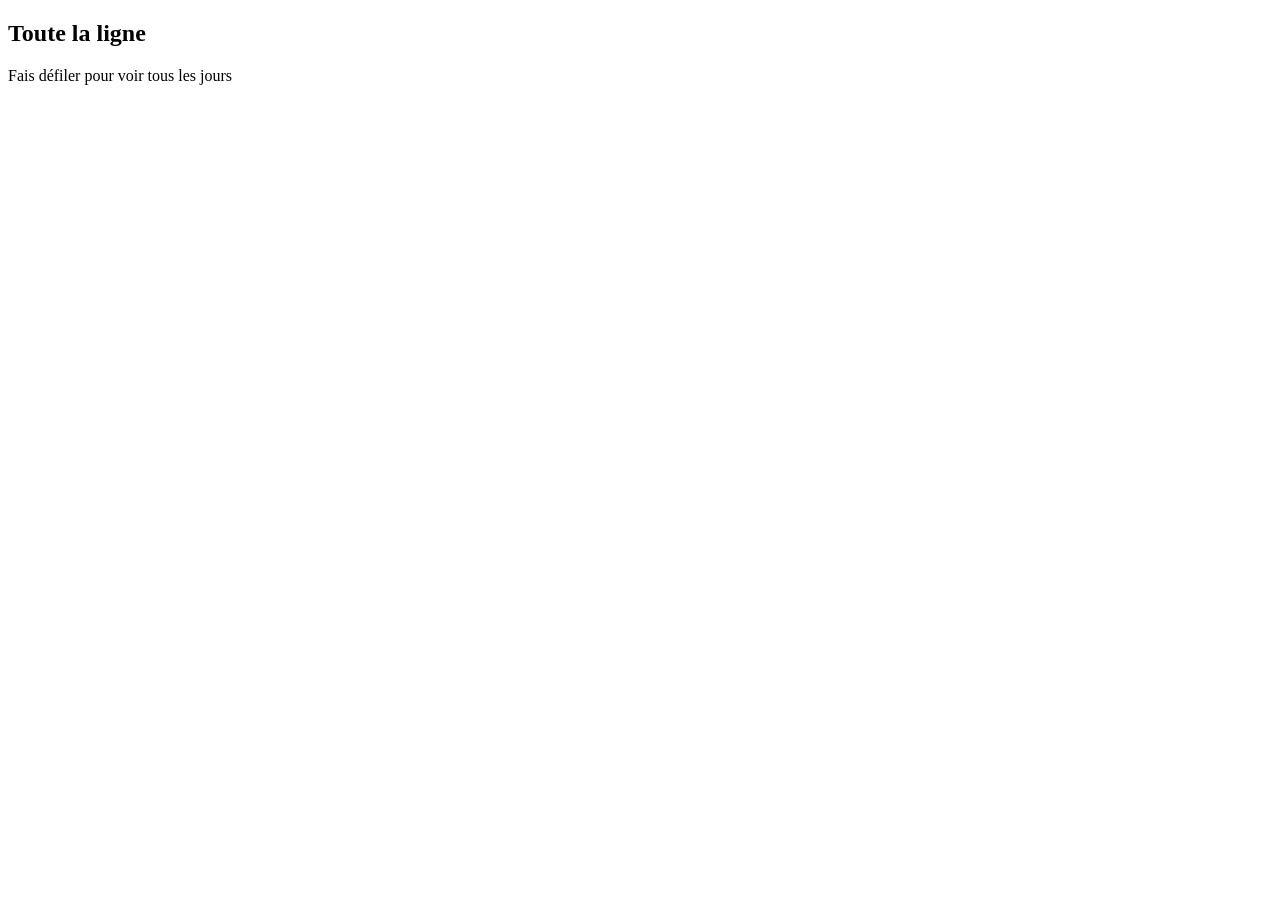
==== video.html @ 3a0fd796 "v1" ====
<!DOCTYPE html>
<html lang="fr">
<head>
<meta charset="UTF-8">
<meta name="viewport" content="width=device-width, initial-scale=1, viewport-fit=cover">
<meta name="robots" content="noindex, nofollow">
<title>Vidéo · Japon 2028</title>
<link rel="icon" href="data:image/svg+xml,<svg xmlns='http://www.w3.org/2000/svg' viewBox='0 0 100 100'><text y='.9em' font-size='90'>🚄</text></svg>">
<link rel="preconnect" href="https://fonts.googleapis.com">
<link rel="preconnect" href="https://fonts.gstatic.com" crossorigin>
<link href="https://fonts.googleapis.com/css2?family=Unbounded:wght@700;900&family=Dela+Gothic+One&family=Zen+Kaku+Gothic+New:wght@400;500;700&display=swap" rel="stylesheet">
<link rel="stylesheet" href="assets/style.css">
</head>
<body data-page="video">
<div id="entete"></div>

<nav class="ariane" aria-label="Fil d’Ariane"><div class="cadre" id="ariane"></div></nav>

<main id="contenu">
  <section class="gare-tete bloc">
    <div class="cadre">
      <div class="gare-nom" id="gare-nom"></div>
      <div class="gare-jours" id="gare-jours"></div>
    </div>
  </section>
  <div class="rayures fine bloc" aria-hidden="true" style="border-left:0;border-right:0;border-top:0"></div>

  <section class="video-bloc bloc">
    <div class="cadre">
      <article class="video-principale">
        <div class="lecteur" id="lecteur"></div>
        <h2 id="video-titre"></h2>
        <p id="video-description"></p>
      </article>
      <aside class="video-cote" aria-label="Infos de l’étape">
        <div class="ligne-tampon" id="tampon-jour"></div>
        <div class="mini-carte" id="mini-carte"></div>
        <div class="sur-ligne" id="sur-ligne"></div>
      </aside>
    </div>
  </section>

  <nav class="voisines bloc" aria-label="Vidéos voisines"><div class="cadre" id="voisines"></div></nav>

  <section class="bloc" aria-labelledby="titre-frise">
    <div class="cadre">
      <div class="bloc-tete"><h2 id="titre-frise">Toute la ligne</h2><p>Fais défiler pour voir tous les jours</p></div>
      <div class="frise"><div class="frise-interne" id="frise"></div></div>
    </div>
  </section>
</main>

<div id="pied"></div>
<script src="assets/donnees.js"></script>
<script src="assets/carte.js"></script>
<script src="assets/site.js"></script>
</body>
</html>
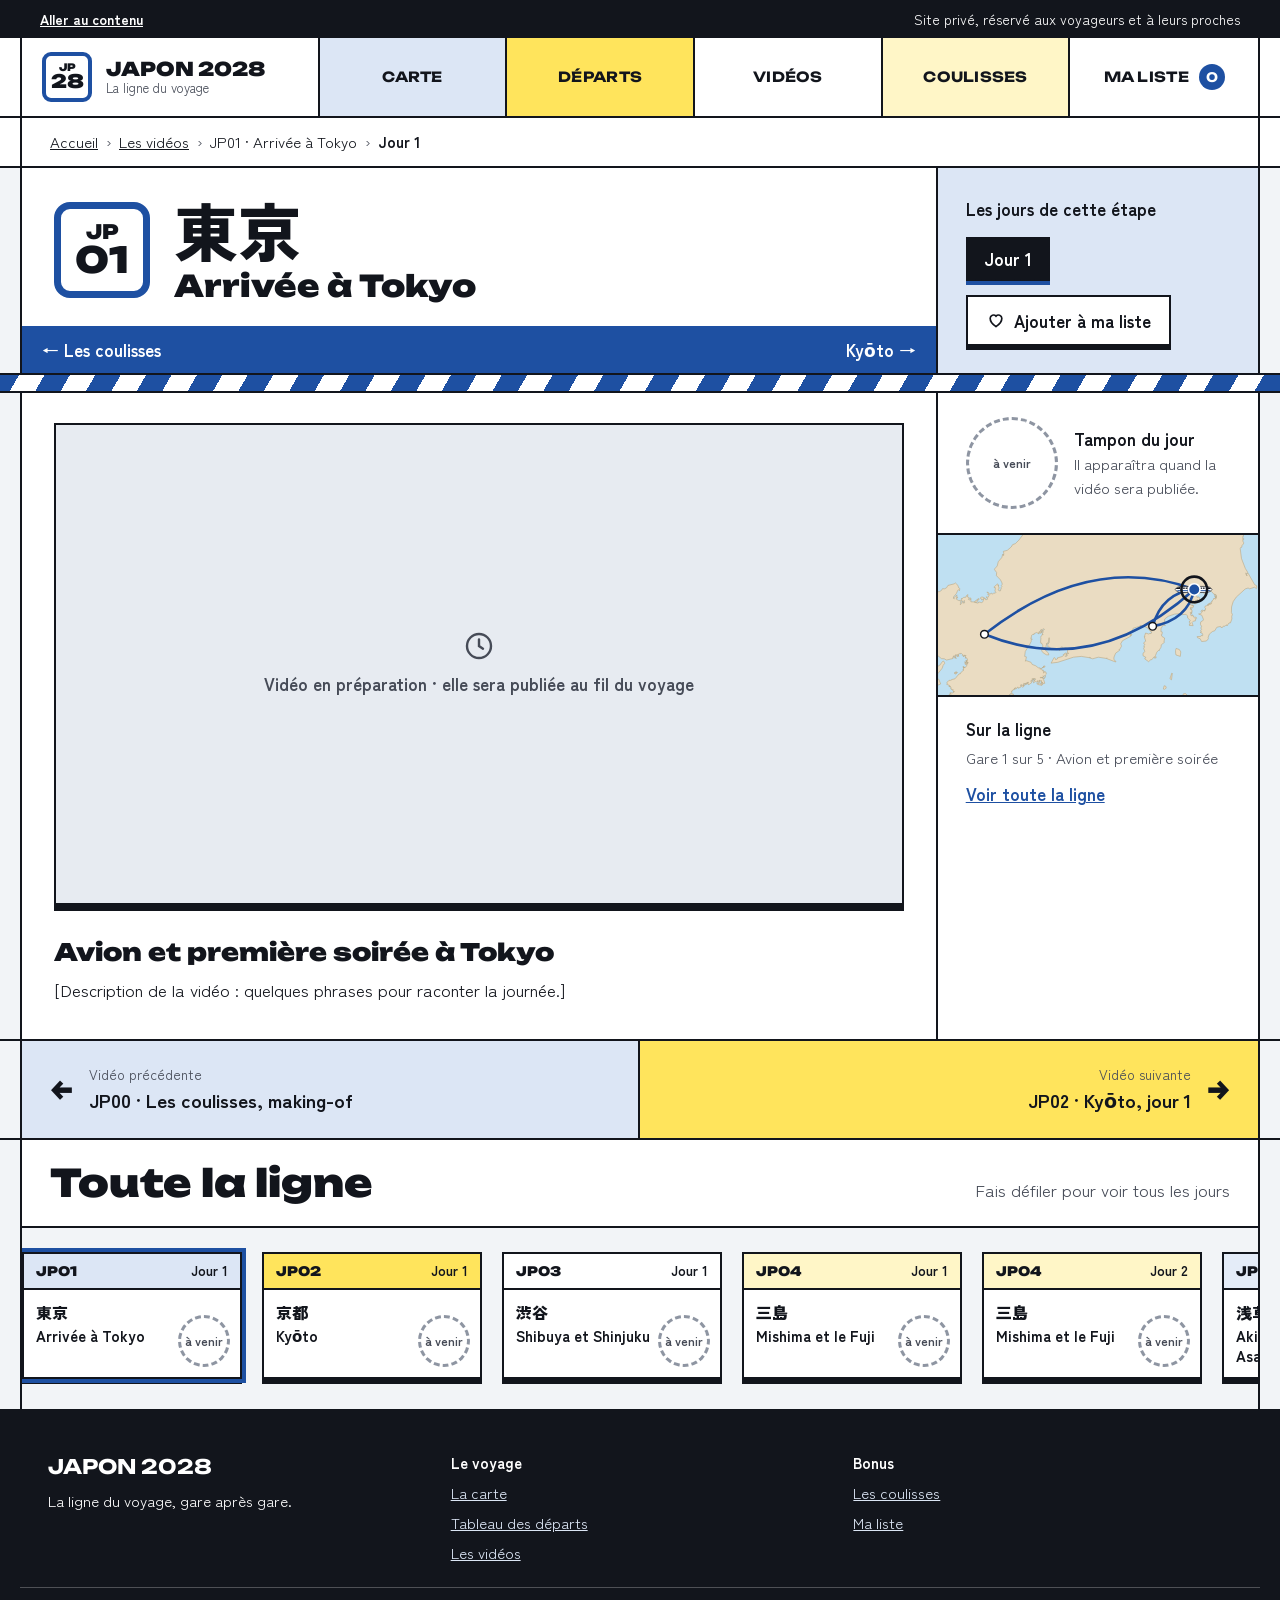
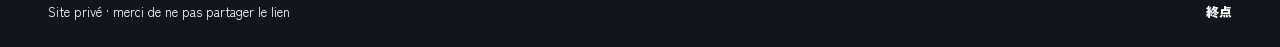
==== commit 1598e55f: "v1.2" ====
--- a/video.html
+++ b/video.html
@@ -8,7 +8,7 @@
 <link rel="icon" href="data:image/svg+xml,<svg xmlns='http://www.w3.org/2000/svg' viewBox='0 0 100 100'><text y='.9em' font-size='90'>🚄</text></svg>">
 <link rel="preconnect" href="https://fonts.googleapis.com">
 <link rel="preconnect" href="https://fonts.gstatic.com" crossorigin>
-<link href="https://fonts.googleapis.com/css2?family=Unbounded:wght@700;900&family=Dela+Gothic+One&family=Zen+Kaku+Gothic+New:wght@400;500;700&display=swap" rel="stylesheet">
+<link href="https://fonts.googleapis.com/css2?family=Unbounded:wght@700;900&family=Zen+Kaku+Gothic+New:wght@400;500;700;900&display=swap" rel="stylesheet">
 <link rel="stylesheet" href="assets/style.css">
 </head>
 <body data-page="video">
--- a/assets/style.css
+++ b/assets/style.css
@@ -0,0 +1,323 @@
+/* ===== Thèmes ===== */
+:root {
+  --ligne: #1E50A2; --fond: #F2F4F7; --encre: #12151C; --doux: #464B57; --gris: #8E95A2;
+  --vide: #E7EBF1; --c1: #DCE6F5; --c2: #FFE45C; --c3: #FFFFFF; --c4: #FFF6C7; --c5: #E4ECF8;
+  --mer: #BFE0F2; --terre: #EADCC2; --cote: #B8A47E; --vert: #0A8A6B;
+  --trait: 2px solid var(--encre);
+  --titre: "Unbounded", "Arial Black", system-ui, sans-serif;
+  --kanji: "Zen Kaku Gothic New", "Hiragino Sans", "Hiragino Kaku Gothic ProN", "Yu Gothic", "Noto Sans JP", sans-serif;
+  --texte: "Zen Kaku Gothic New", "Hiragino Sans", "Segoe UI", system-ui, sans-serif;
+  color-scheme: light;
+}
+html[data-theme="matcha"] { --ligne:#2F6B3A; --fond:#F3F4EC; --encre:#1C2118; --doux:#4C5546; --gris:#8F978A; --vide:#E6EADB; --c1:#DCE8C6; --c2:#F6C453; --c3:#E9F0DC; --c4:#F7E7C4; --c5:#E3EDD3; }
+html[data-theme="coucher"] { --ligne:#5B2EFF; --fond:#FFF6F0; --encre:#1A1530; --doux:#4D4560; --gris:#968EA6; --vide:#F3E8E2; --c1:#FFD3C2; --c2:#FFB23E; --c3:#E9E2FF; --c4:#FFE6D9; --c5:#F1E4FF; }
+html[data-theme="indigo"] { --ligne:#24366E; --fond:#EEF0F5; --encre:#101A33; --doux:#45506A; --gris:#8C95AA; --vide:#E1E5EE; --c1:#D5DCEC; --c2:#F2B8B0; --c3:#F7F8FB; --c4:#F7E9E4; --c5:#E6EAF4; }
+
+/* ===== Base ===== */
+*, *::before, *::after { box-sizing: border-box; }
+html { scroll-behavior: smooth; -webkit-text-size-adjust: 100%; }
+body {
+  margin: 0; background: var(--fond); color: var(--encre);
+  font-family: var(--texte); font-size: 17px; line-height: 1.6;
+  padding-bottom: env(safe-area-inset-bottom, 0px);
+}
+img { max-width: 100%; display: block; }
+html, body { max-width: 100%; overflow-x: hidden; }
+.cadre > *, .carte-bloc > *, .billets > *, .coulisses > *, .video-bloc .cadre > *, .gare-tete .cadre > * { min-width: 0; }
+a { color: inherit; }
+button { font: inherit; color: inherit; }
+h1, h2, h3, p { margin: 0; }
+:focus-visible { outline: 3px solid var(--ligne); outline-offset: 3px; }
+.sr { position: absolute; width: 1px; height: 1px; overflow: hidden; clip: rect(0 0 0 0); white-space: nowrap; }
+.cadre { max-width: 1240px; margin: 0 auto; border-left: var(--trait); border-right: var(--trait); }
+.bloc { border-bottom: var(--trait); }
+.bloc-tete { display: flex; flex-wrap: wrap; justify-content: space-between; align-items: baseline; gap: 8px 16px; padding: 22px 28px; border-bottom: var(--trait); background: #FFF; }
+.bloc-tete h2 { font-family: var(--titre); font-weight: 900; font-size: clamp(26px, 5vw, 38px); line-height: 1.1; }
+.bloc-tete p { color: var(--doux); }
+.kanji { font-family: var(--kanji); font-weight: 900; }
+
+/* ===== Barre du haut et en-tête ===== */
+.barre { background: var(--encre); color: #FFF; font-size: 14px; padding-top: env(safe-area-inset-top, 0px); }
+.barre .interne { max-width: 1240px; margin: 0 auto; padding: 8px 20px; display: flex; flex-wrap: wrap; justify-content: space-between; gap: 4px 16px; }
+.barre a { font-weight: 700; color: #FFF; }
+.entete { border-bottom: var(--trait); background: #FFF; }
+.entete .cadre { display: flex; flex-wrap: wrap; }
+.entete .cadre > * { border-right: var(--trait); }
+.entete .cadre > *:last-child { border-right: 0; }
+.logo { flex: 1 1 240px; display: flex; align-items: center; gap: 14px; padding: 14px 20px; text-decoration: none; background: #FFF; }
+.logo-texte { display: flex; flex-direction: column; line-height: 1.15; }
+.logo-texte strong { font-family: var(--titre); font-weight: 900; font-size: 19px; }
+.logo-texte span { font-size: 13px; color: var(--doux); }
+.nav-case { flex: 1 1 130px; display: flex; align-items: center; justify-content: center; gap: 10px; padding: 16px 12px; min-height: 56px; text-decoration: none; font-family: var(--titre); font-weight: 700; font-size: 14px; letter-spacing: .02em; }
+.nav-case:hover { text-decoration: underline; text-underline-offset: 4px; }
+.nav-case[aria-current="page"] { box-shadow: inset 0 -5px 0 var(--ligne); }
+.compteur { min-width: 26px; height: 26px; padding: 0 6px; border-radius: 13px; background: var(--ligne); color: #FFF; display: inline-flex; align-items: center; justify-content: center; font-size: 13px; }
+
+/* ===== Badge de gare façon JR ===== */
+.badge { flex: none; display: inline-flex; flex-direction: column; align-items: center; justify-content: center; line-height: 1; font-family: var(--titre); font-weight: 900; background: #FFF; border: 3px solid var(--ligne); border-radius: 9px; color: var(--encre); }
+.badge span:first-child { font-size: .32em; }
+.badge span:last-child { font-size: .58em; }
+.badge.pointilles { border-style: dashed; }
+.badge-s { width: 34px; height: 34px; font-size: 22px; border-radius: 8px; }
+.badge-m { width: 50px; height: 50px; font-size: 32px; border-width: 4px; }
+.badge-l { width: 96px; height: 96px; font-size: 62px; border-width: 7px; border-radius: 16px; }
+
+/* ===== Tampons ===== */
+.tampon { flex: none; display: inline-flex; flex-direction: column; align-items: center; justify-content: center; line-height: 1; border-radius: 50%; text-align: center; background: #FFF; }
+.tampon.plein { border: 3px solid var(--ligne); color: var(--ligne); transform: rotate(-8deg); }
+.tampon.vide { border: 3px dashed var(--gris); color: var(--doux); font-size: 12px; font-weight: 700; }
+.tampon b { font-family: var(--kanji); font-weight: 900; }
+.tampon small { font-size: 10px; font-weight: 700; margin-top: 3px; }
+.tampon-s { width: 52px; height: 52px; } .tampon-s b { font-size: 17px; }
+.tampon-m { width: 70px; height: 70px; } .tampon-m b { font-size: 22px; }
+.tampon-l { width: 92px; height: 92px; } .tampon-l b { font-size: 28px; }
+
+/* ===== Boutons ===== */
+.btn { display: inline-flex; align-items: center; justify-content: center; gap: 8px; min-height: 46px; padding: 10px 18px; border: var(--trait); background: #FFF; color: var(--encre); font-weight: 700; text-decoration: none; cursor: pointer; }
+.btn-plein { background: var(--encre); color: #FFF; }
+.btn-ligne { background: var(--ligne); color: #FFF; }
+.btn-jaune { background: var(--c2); }
+.btn[aria-disabled="true"] { opacity: .45; pointer-events: none; }
+
+/* ===== Hero ===== */
+.hero .cadre { display: flex; flex-wrap: wrap; }
+.hero-gauche { flex: 1 1 280px; display: flex; flex-direction: column; border-right: var(--trait); }
+.hero-annee { background: var(--c2); padding: 20px 24px 12px; border-bottom: var(--trait); font-family: var(--titre); font-weight: 900; font-size: clamp(60px, 12vw, 84px); line-height: 1; }
+.hero-intro { flex: 1; background: var(--c1); padding: 22px 24px; display: flex; gap: 18px; }
+.hero-intro .vertical { writing-mode: vertical-rl; font-family: var(--kanji); font-weight: 900; font-size: 42px; line-height: 1; color: var(--ligne); }
+.hero-droite { flex: 999 1 560px; min-width: 0; background: var(--c3); padding: 32px 36px 36px; display: flex; flex-direction: column; gap: 22px; }
+.hero-titre { font-family: var(--titre); font-weight: 900; font-size: clamp(64px, 15vw, 132px); line-height: .95; letter-spacing: -0.02em; overflow: hidden; }
+.hero-titre span { display: inline-block; animation: monte .7s cubic-bezier(.2,.8,.2,1) both; }
+.hero-titre span:nth-child(2) { animation-delay: .08s; } .hero-titre span:nth-child(3) { animation-delay: .16s; }
+.hero-titre span:nth-child(4) { animation-delay: .24s; } .hero-titre span:nth-child(5) { animation-delay: .32s; }
+.rayures { height: 46px; border: var(--trait); background-color: #FFF; background-image: repeating-linear-gradient(-60deg, var(--ligne) 0 40px, transparent 40px 80px); animation: rayures 4s linear infinite; }
+.rayures.fine { height: 18px; background-image: repeating-linear-gradient(-60deg, var(--ligne) 0 22px, transparent 22px 44px); }
+.hero-bas { display: flex; flex-wrap: wrap; justify-content: space-between; align-items: flex-end; gap: 18px; }
+.hero-bas p { font-size: 20px; font-weight: 500; max-width: 32ch; }
+.actions { display: flex; flex-wrap: wrap; gap: 10px; }
+
+/* ===== Carte ===== */
+.carte-bloc { display: flex; flex-wrap: wrap; }
+.carte-zone { flex: 999 1 600px; min-width: 0; background: var(--mer); position: relative; border-right: var(--trait); }
+.carte { position: relative; width: 100%; height: 0; padding-bottom: 50%; }
+.carte svg { position: absolute; inset: 0; width: 100%; height: 100%; }
+.terre { fill: var(--terre); stroke: var(--cote); stroke-width: .35; }
+.ligne-fond { fill: none; stroke: var(--c1); stroke-width: 3; stroke-linecap: round; stroke-linejoin: round; }
+.trajet { fill: none; stroke: var(--ligne); stroke-width: 1.3; stroke-linecap: round; stroke-linejoin: round; stroke-dasharray: 358; stroke-dashoffset: 358; animation: trace 2.6s ease-in-out .3s forwards; }
+.train { transform: translate(350px, 414px); animation: trainLigne 14s linear infinite; }
+.ville { position: absolute; transform: translate(-50%, -50%); display: flex; align-items: center; gap: 8px; padding: 4px 12px 4px 4px; border: var(--trait); border-radius: 12px; background: #FFF; font-weight: 700; font-size: 14px; cursor: pointer; white-space: nowrap; box-shadow: 0 3px 0 var(--encre); min-height: 44px; }
+.ville[aria-pressed="true"] { background: var(--c2); }
+.encart { position: absolute; left: 12px; bottom: 12px; background: var(--mer); border: var(--trait); padding: 5px; }
+.encart svg { display: block; width: 84px; height: 92px; }
+.encart .terre { stroke-width: 3; }
+.encart rect { fill: none; stroke: var(--ligne); stroke-width: 12; }
+
+/* Panneau de gare */
+.panneau-zone { flex: 1 1 360px; min-width: 0; background: #FFF; display: flex; flex-direction: column; }
+.panneau-haut { padding: 22px 24px 18px; display: flex; flex-direction: column; gap: 14px; border-bottom: var(--trait); }
+.panneau { border: var(--trait); box-shadow: 0 4px 0 var(--encre); background: #FFF; }
+.panneau-nom { display: flex; align-items: center; gap: 14px; padding: 14px 16px 10px; }
+.panneau-nom .kanji { font-size: 32px; line-height: 1.1; display: block; }
+.panneau-nom strong { display: block; }
+.panneau-bande { background: var(--ligne); color: #FFF; display: flex; justify-content: space-between; gap: 10px; padding: 5px 12px; font-weight: 700; font-size: 13px; }
+.vignette { position: relative; display: block; height: 0; padding: 0 0 56.25%; border: var(--trait); font-weight: 700; font-size: 14px; text-decoration: none; overflow: hidden; flex: none; }
+.vignette-contenu { position: absolute; inset: 0; display: flex; align-items: center; justify-content: center; text-align: center; padding: 10px; }
+.vignette.en-ligne { background: var(--encre); color: #FFF; }
+.vignette.a-venir { background: var(--vide); color: var(--doux); }
+.vignette img { position: absolute; inset: 0; width: 100%; height: 100%; object-fit: cover; }
+.vignette .lecture { position: relative; width: 64px; height: 64px; border-radius: 50%; border: var(--trait); background: var(--c2); display: flex; align-items: center; justify-content: center; }
+.puces { display: flex; flex-wrap: wrap; gap: 8px; }
+.puce { display: inline-flex; align-items: center; min-height: 36px; padding: 3px 12px; border: 2px solid var(--encre); background: #FFF; font-weight: 700; font-size: 14px; text-decoration: none; }
+.puce.publiee { background: var(--ligne); border-color: var(--ligne); color: #FFF; }
+.puce.prevue { border-style: dashed; }
+.puce.plus { border: 2px dashed var(--gris); color: var(--doux); }
+
+/* Plan de ligne vertical */
+.plan { list-style: none; margin: 0; padding: 12px 24px 18px; position: relative; }
+.plan::before { content: ""; position: absolute; left: 42px; top: 30px; bottom: 36px; width: 6px; border-radius: 3px; background: var(--ligne); }
+.plan button { width: 100%; display: flex; align-items: center; gap: 14px; padding: 6px 0; min-height: 52px; border: 0; background: transparent; text-align: left; cursor: pointer; }
+.plan .rond { position: relative; width: 42px; height: 42px; flex: none; border-radius: 50%; border: 4px solid var(--ligne); background: #FFF; display: flex; align-items: center; justify-content: center; font-family: var(--titre); font-weight: 900; font-size: 12px; }
+.plan .rond.pointilles { border-style: dashed; }
+.plan button[aria-pressed="true"] .rond { background: var(--ligne); color: #FFF; }
+.plan button[aria-pressed="true"] strong { font-size: 19px; }
+.plan .infos { display: flex; flex-direction: column; line-height: 1.3; }
+.plan .infos span { font-size: 13px; color: var(--doux); }
+
+/* ===== Coulisses ===== */
+.coulisses-tete { background: var(--c4); display: flex; flex-wrap: wrap; align-items: center; gap: 16px; padding: 22px 28px; border-bottom: var(--trait); }
+.coulisses-tete h2 { font-family: var(--titre); font-weight: 900; font-size: clamp(26px, 5vw, 38px); line-height: 1.1; }
+.coulisses-tete p { color: var(--doux); }
+.coulisses-tete .kanji { margin-left: auto; font-size: 40px; color: var(--ligne); }
+.coulisses { display: flex; flex-wrap: wrap; background: #FFF; }
+.coulisses-video { flex: 999 1 560px; min-width: 0; padding: 28px; border-right: var(--trait); }
+.coulisses-video .vignette { box-shadow: 0 6px 0 var(--ligne); }
+.coulisses-texte { flex: 1 1 320px; min-width: 0; padding: 28px; display: flex; flex-direction: column; gap: 16px; }
+.coulisses-texte h3 { font-family: var(--titre); font-weight: 900; font-size: 22px; line-height: 1.3; }
+.ligne-tampon { display: flex; align-items: center; gap: 16px; }
+.ligne-tampon p { font-size: 15px; color: var(--doux); }
+
+/* ===== Tableau des départs ===== */
+.departs-tete { background: var(--c2); }
+.tableau { width: 100%; border-collapse: collapse; background: #FFF; font-size: 16px; }
+.tableau th { background: var(--encre); color: #FFF; text-align: left; padding: 12px 16px; font-weight: 700; }
+.tableau td { padding: 14px 16px; border-bottom: var(--trait); vertical-align: middle; }
+.tableau th:first-child, .tableau td:first-child { padding-left: 28px; }
+.tableau .code { font-family: var(--titre); font-weight: 900; }
+.tableau .kanji { margin-right: 10px; }
+.tableau .doux { color: var(--doux); }
+.statut { display: inline-flex; align-items: center; gap: 8px; font-weight: 700; }
+.point { width: 10px; height: 10px; border-radius: 50%; background: var(--gris); }
+.point.vivant { background: var(--vert); animation: clignote 1.4s ease-in-out infinite; }
+
+/* ===== Billets ===== */
+.groupe { border-bottom: var(--trait); }
+.groupe:last-child { border-bottom: 0; }
+.groupe-tete { display: flex; flex-wrap: wrap; align-items: center; gap: 10px 14px; padding: 14px 28px; border-bottom: var(--trait); }
+.groupe-tete .kanji { font-size: 22px; }
+.groupe-tete strong { font-size: 20px; }
+.groupe-tete span:last-child { margin-left: auto; color: var(--doux); font-size: 15px; }
+.billets { display: grid; grid-template-columns: repeat(auto-fill, minmax(min(260px, 100%), 1fr)); gap: 24px; padding: 24px 28px 30px; }
+.billet { position: relative; min-width: 0; display: flex; flex-direction: column; text-decoration: none; background: #FFF; border: var(--trait); box-shadow: 0 5px 0 var(--encre); transition: transform .2s ease; }
+.billet:hover { transform: translateY(-4px) rotate(-.5deg); }
+.billet-tete { display: flex; justify-content: space-between; gap: 8px; padding: 9px 14px; border-bottom: var(--trait); font-weight: 700; font-size: 14px; }
+.billet-tete .code { font-family: var(--titre); font-weight: 900; }
+.billet .vignette { margin: 12px 12px 0; }
+.perfo { position: relative; margin-top: 16px; border-top: 2px dashed var(--gris); }
+.perfo::before, .perfo::after { content: ""; position: absolute; top: -11px; width: 20px; height: 20px; border-radius: 50%; background: var(--fond); }
+.perfo::before { left: -11px; border-right: var(--trait); }
+.perfo::after { right: -11px; border-left: var(--trait); }
+.billet-titre { padding: 14px 94px 18px 14px; min-height: 60px; display: flex; align-items: center; font-weight: 700; line-height: 1.35; }
+.billet .tampon { position: absolute; right: 12px; bottom: 12px; }
+.billet-vide { border: 2px dashed var(--gris); display: flex; flex-direction: column; align-items: center; justify-content: center; gap: 6px; padding: 24px; min-height: 180px; color: var(--doux); text-align: center; background: transparent; }
+.billet-vide strong { color: var(--encre); }
+
+/* ===== Ma liste ===== */
+.liste-vide { padding: 24px 28px; background: #FFF; color: var(--doux); }
+
+/* ===== Pied de page ===== */
+.pied { background: var(--encre); color: #FFF; }
+.pied .interne { max-width: 1240px; margin: 0 auto; padding: 40px 28px 22px; display: grid; grid-template-columns: repeat(auto-fit, minmax(200px, 1fr)); gap: 24px; font-size: 15px; }
+.pied strong.nom { display: block; font-family: var(--titre); font-size: 20px; margin-bottom: 6px; }
+.pied nav { display: flex; flex-direction: column; gap: 6px; }
+.pied a { color: var(--c3); }
+html[data-theme="shinkansen"] .pied a, html:not([data-theme]) .pied a { color: #DCE6F5; }
+.pied .bas { max-width: 1240px; margin: 0 auto; padding: 14px 28px 24px; border-top: 1px solid rgba(255,255,255,.25); display: flex; flex-wrap: wrap; justify-content: space-between; gap: 8px; font-size: 13px; }
+
+/* ===== Page vidéo ===== */
+.ariane { background: #FFF; border-bottom: var(--trait); }
+.ariane .cadre { padding: 12px 28px; font-size: 15px; }
+.ariane ol { list-style: none; margin: 0; padding: 0; display: flex; flex-wrap: wrap; gap: 4px 8px; }
+.ariane li + li::before { content: "›"; margin-right: 8px; color: var(--doux); }
+.gare-tete .cadre { display: flex; flex-wrap: wrap; }
+.gare-nom { flex: 999 1 600px; min-width: 0; background: #FFF; border-right: var(--trait); display: flex; flex-direction: column; }
+.gare-nom-haut { flex: 1; padding: 28px 32px 22px; display: flex; flex-wrap: wrap; align-items: center; gap: 24px; }
+.gare-nom .grand-kanji { font-family: var(--kanji); font-weight: 900; font-size: clamp(40px, 9vw, 64px); line-height: 1.05; }
+.gare-nom h1 { font-family: var(--titre); font-weight: 900; font-size: clamp(22px, 4.5vw, 30px); line-height: 1.2; margin-top: 4px; }
+.gare-bande { background: var(--ligne); display: flex; justify-content: space-between; flex-wrap: wrap; }
+.gare-bande a, .gare-bande span { color: #FFF; font-weight: 700; padding: 10px 20px; min-height: 44px; display: inline-flex; align-items: center; text-decoration: none; }
+.gare-bande a:hover { text-decoration: underline; }
+.gare-jours { flex: 1 1 320px; min-width: 0; padding: 24px 28px; display: flex; flex-direction: column; gap: 14px; justify-content: center; }
+.onglets { display: flex; flex-wrap: wrap; gap: 8px; }
+.onglet { min-height: 44px; display: inline-flex; align-items: center; padding: 6px 16px; border: var(--trait); background: #FFF; font-weight: 700; text-decoration: none; }
+.onglet.prevue { border-style: dashed; }
+.onglet[aria-current="page"] { background: var(--encre); color: #FFF; box-shadow: 0 4px 0 var(--ligne); }
+.favori { align-self: flex-start; box-shadow: 0 4px 0 var(--encre); }
+.favori[aria-pressed="true"] { background: var(--encre); color: #FFF; }
+.favori[aria-pressed="true"] svg path { fill: #FFF; stroke: #FFF; }
+.favori.pop svg { animation: coeur .4s ease; }
+.video-bloc .cadre { display: flex; flex-wrap: wrap; }
+.video-principale { flex: 999 1 600px; min-width: 0; padding: 30px 32px 36px; background: #FFF; border-right: var(--trait); }
+.lecteur { position: relative; height: 0; padding-bottom: 56.25%; border: var(--trait); box-shadow: 0 6px 0 var(--encre); background: var(--encre); color: #FFF; overflow: hidden; }
+.lecteur iframe { position: absolute; inset: 0; width: 100%; height: 100%; border: 0; }
+.lecteur button { position: absolute; inset: 0; width: 100%; border: 0; padding: 0; background: transparent; cursor: pointer; display: flex; align-items: center; justify-content: center; }
+.lecteur button img { position: absolute; inset: 0; width: 100%; height: 100%; object-fit: cover; }
+.lecteur .lecture { position: relative; width: 88px; height: 88px; border-radius: 50%; border: 3px solid var(--encre); background: var(--c2); display: flex; align-items: center; justify-content: center; }
+.lecteur .onde { position: absolute; left: 50%; top: 50%; width: 88px; height: 88px; border-radius: 50%; border: 2px solid var(--c2); animation: ondes 2.4s ease-out infinite; }
+.lecteur.a-venir { background: var(--vide); color: var(--doux); font-weight: 700; }
+.lecteur .attente { position: absolute; inset: 0; display: flex; flex-direction: column; align-items: center; justify-content: center; gap: 8px; text-align: center; padding: 16px; }
+.duree { position: absolute; right: 12px; bottom: 10px; background: #FFF; color: var(--encre); border: var(--trait); font-size: 13px; font-weight: 700; padding: 1px 10px; }
+.video-principale h2 { font-family: var(--titre); font-weight: 900; font-size: clamp(20px, 4vw, 24px); line-height: 1.3; margin: 32px 0 8px; }
+.video-principale p { max-width: 62ch; }
+.video-cote { flex: 1 1 320px; min-width: 0; display: flex; flex-direction: column; background: #FFF; }
+.video-cote .ligne-tampon { padding: 24px 28px; border-bottom: var(--trait); }
+.video-cote .ligne-tampon strong { display: block; }
+.mini-carte { position: relative; height: 0; padding-bottom: 50%; background: var(--mer); border-bottom: var(--trait); flex: none; }
+.mini-carte svg { position: absolute; inset: 0; width: 100%; height: 100%; }
+.mini-carte .trajet { stroke-width: 1.6; }
+.sur-ligne { padding: 18px 28px 24px; display: flex; flex-direction: column; gap: 4px; }
+.sur-ligne span { font-size: 15px; color: var(--doux); }
+.sur-ligne a { color: var(--ligne); font-weight: 700; margin-top: 6px; }
+.voisines .cadre { display: flex; flex-wrap: wrap; }
+.voisine { flex: 1 1 300px; display: flex; align-items: center; gap: 16px; padding: 22px 28px; text-decoration: none; min-height: 88px; }
+.voisine.prec { background: var(--c1); border-right: var(--trait); }
+.voisine.suiv { background: var(--c2); justify-content: flex-end; text-align: right; }
+.voisine .fleche { font-family: var(--titre); font-weight: 900; font-size: 26px; transition: transform .2s ease; }
+.voisine.prec:hover .fleche { transform: translateX(-6px); }
+.voisine.suiv:hover .fleche { transform: translateX(6px); }
+.voisine small { display: block; font-size: 14px; color: var(--doux); }
+.voisine strong { font-size: 19px; }
+.voisine[aria-disabled="true"] { pointer-events: none; opacity: .5; }
+.frise { overflow-x: auto; -webkit-overflow-scrolling: touch; scroll-snap-type: x proximity; }
+.frise-interne { display: flex; gap: 20px; padding: 24px 28px 30px; width: max-content; }
+.mini-billet { position: relative; width: 220px; flex: none; scroll-snap-align: start; display: flex; flex-direction: column; text-decoration: none; background: #FFF; border: var(--trait); box-shadow: 0 5px 0 var(--encre); }
+.mini-billet[aria-current="page"] { outline: 4px solid var(--ligne); outline-offset: 0; }
+.mini-billet .billet-tete { font-size: 13px; padding: 7px 12px; }
+.mini-billet .corps { padding: 10px 66px 12px 12px; min-height: 64px; display: flex; flex-direction: column; }
+.mini-billet .corps .kanji { font-size: 16px; }
+.mini-billet .corps strong { font-size: 15px; line-height: 1.3; }
+.mini-billet .tampon { position: absolute; right: 10px; bottom: 10px; }
+
+/* ===== Animations ===== */
+@keyframes monte { from { transform: translateY(100%); } to { transform: none; } }
+@keyframes rayures { from { background-position: 0 0; } to { background-position: 160px 0; } }
+@keyframes trace { to { stroke-dashoffset: 0; } }
+@keyframes clignote { 0%, 100% { opacity: 1; } 50% { opacity: .25; } }
+@keyframes tampon { 0% { transform: scale(2.2) rotate(-20deg); opacity: 0; } 60% { transform: scale(.92) rotate(-6deg); opacity: 1; } 100% { transform: scale(1) rotate(-8deg); opacity: 1; } }
+@keyframes ondes { 0% { transform: translate(-50%, -50%) scale(.6); opacity: .7; } 100% { transform: translate(-50%, -50%) scale(2.2); opacity: 0; } }
+@keyframes coeur { 0% { transform: scale(1); } 40% { transform: scale(1.35); } 100% { transform: scale(1); } }
+.tampon.plein.anime { animation: tampon .6s cubic-bezier(.3,1.6,.5,1) both; }
+@keyframes trainLigne{0.00%{transform:translate(350.00px,414.00px) rotate(-160.0deg)}0.83%{transform:translate(347.20px,413.00px) rotate(-160.9deg)}1.67%{transform:translate(344.37px,412.06px) rotate(-162.3deg)}2.50%{transform:translate(341.53px,411.20px) rotate(-163.7deg)}3.33%{transform:translate(338.66px,410.39px) rotate(-164.9deg)}4.17%{transform:translate(335.77px,409.66px) rotate(-166.3deg)}5.00%{transform:translate(332.87px,409.00px) rotate(-167.8deg)}5.83%{transform:translate(329.96px,408.41px) rotate(-169.2deg)}6.67%{transform:translate(327.02px,407.90px) rotate(-170.7deg)}7.50%{transform:translate(324.08px,407.46px) rotate(-172.1deg)}8.33%{transform:translate(321.13px,407.09px) rotate(-173.6deg)}9.17%{transform:translate(318.16px,406.81px) rotate(-175.1deg)}10.00%{transform:translate(315.20px,406.60px) rotate(-176.6deg)}10.83%{transform:translate(312.22px,406.47px) rotate(-178.1deg)}11.67%{transform:translate(309.25px,406.42px) rotate(-179.8deg)}12.50%{transform:translate(306.27px,406.45px) rotate(-181.3deg)}13.33%{transform:translate(303.30px,406.56px) rotate(-182.8deg)}14.17%{transform:translate(300.33px,406.74px) rotate(-184.3deg)}15.00%{transform:translate(297.36px,407.01px) rotate(-185.8deg)}15.83%{transform:translate(294.40px,407.35px) rotate(-187.2deg)}16.67%{transform:translate(291.46px,407.77px) rotate(-188.7deg)}17.50%{transform:translate(288.52px,408.26px) rotate(-190.1deg)}18.33%{transform:translate(285.60px,408.82px) rotate(-191.6deg)}19.17%{transform:translate(282.69px,409.46px) rotate(-193.0deg)}20.00%{transform:translate(279.80px,410.17px) rotate(-194.4deg)}20.83%{transform:translate(276.93px,410.94px) rotate(-195.7deg)}21.67%{transform:translate(274.07px,411.78px) rotate(-197.0deg)}22.50%{transform:translate(271.24px,412.69px) rotate(-198.4deg)}23.33%{transform:translate(268.43px,413.66px) rotate(-199.6deg)}24.17%{transform:translate(265.64px,414.70px) rotate(-200.9deg)}25.00%{transform:translate(262.87px,415.79px) rotate(-202.0deg)}25.83%{transform:translate(260.12px,416.94px) rotate(-203.3deg)}26.67%{transform:translate(257.40px,418.14px) rotate(-204.4deg)}27.50%{transform:translate(254.70px,419.40px) rotate(-205.5deg)}28.33%{transform:translate(252.03px,420.70px) rotate(-206.5deg)}29.17%{transform:translate(249.38px,422.06px) rotate(-207.6deg)}30.00%{transform:translate(246.76px,423.47px) rotate(-208.6deg)}30.83%{transform:translate(244.16px,424.92px) rotate(-209.6deg)}31.67%{transform:translate(241.58px,426.41px) rotate(-210.6deg)}32.50%{transform:translate(239.04px,427.95px) rotate(-211.5deg)}33.33%{transform:translate(236.51px,429.53px) rotate(-212.4deg)}34.17%{transform:translate(234.01px,431.15px) rotate(-213.3deg)}35.00%{transform:translate(231.54px,432.80px) rotate(-214.1deg)}35.83%{transform:translate(229.09px,434.49px) rotate(-215.0deg)}36.67%{transform:translate(226.66px,436.22px) rotate(-215.7deg)}37.50%{transform:translate(224.26px,437.97px) rotate(-216.6deg)}38.33%{transform:translate(221.88px,439.76px) rotate(-217.3deg)}39.17%{transform:translate(219.53px,441.58px) rotate(-227.6deg)}40.00%{transform:translate(221.14px,442.85px) rotate(-338.8deg)}40.83%{transform:translate(223.93px,443.90px) rotate(-340.0deg)}41.67%{transform:translate(226.73px,444.88px) rotate(-341.2deg)}42.50%{transform:translate(229.56px,445.81px) rotate(-342.4deg)}43.33%{transform:translate(232.41px,446.67px) rotate(-343.8deg)}44.17%{transform:translate(235.28px,447.46px) rotate(-345.1deg)}45.00%{transform:translate(238.17px,448.19px) rotate(-346.4deg)}45.83%{transform:translate(241.07px,448.85px) rotate(-347.9deg)}46.67%{transform:translate(243.99px,449.43px) rotate(-349.4deg)}47.50%{transform:translate(246.92px,449.94px) rotate(-350.8deg)}48.33%{transform:translate(249.86px,450.37px) rotate(-352.3deg)}49.17%{transform:translate(252.82px,450.72px) rotate(-353.9deg)}50.00%{transform:translate(255.78px,451.00px) rotate(-355.5deg)}50.83%{transform:translate(258.75px,451.19px) rotate(-356.9deg)}51.67%{transform:translate(261.73px,451.30px) rotate(-358.5deg)}52.50%{transform:translate(264.70px,451.33px) rotate(-360.1deg)}53.33%{transform:translate(267.68px,451.28px) rotate(-361.7deg)}54.17%{transform:translate(270.65px,451.14px) rotate(-363.4deg)}55.00%{transform:translate(273.62px,450.91px) rotate(-365.0deg)}55.83%{transform:translate(276.58px,450.60px) rotate(-366.7deg)}56.67%{transform:translate(279.53px,450.21px) rotate(-368.3deg)}57.50%{transform:translate(282.47px,449.74px) rotate(-369.9deg)}58.33%{transform:translate(285.39px,449.18px) rotate(-371.5deg)}59.17%{transform:translate(288.30px,448.54px) rotate(-373.1deg)}60.00%{transform:translate(291.19px,447.82px) rotate(-374.7deg)}60.83%{transform:translate(294.05px,447.03px) rotate(-376.1deg)}61.67%{transform:translate(296.90px,446.15px) rotate(-377.7deg)}62.50%{transform:translate(299.72px,445.21px) rotate(-379.2deg)}63.33%{transform:translate(302.52px,444.19px) rotate(-380.8deg)}64.17%{transform:translate(305.29px,443.10px) rotate(-382.1deg)}65.00%{transform:translate(308.03px,441.94px) rotate(-383.6deg)}65.83%{transform:translate(310.74px,440.72px) rotate(-384.9deg)}66.67%{transform:translate(313.42px,439.43px) rotate(-386.1deg)}67.50%{transform:translate(316.08px,438.08px) rotate(-387.5deg)}68.33%{transform:translate(318.70px,436.67px) rotate(-388.8deg)}69.17%{transform:translate(321.29px,435.21px) rotate(-390.0deg)}70.00%{transform:translate(323.85px,433.69px) rotate(-391.1deg)}70.83%{transform:translate(326.38px,432.12px) rotate(-392.3deg)}71.67%{transform:translate(328.88px,430.51px) rotate(-393.4deg)}72.50%{transform:translate(331.35px,428.84px) rotate(-394.5deg)}73.33%{transform:translate(333.78px,427.13px) rotate(-395.6deg)}74.17%{transform:translate(336.18px,425.37px) rotate(-396.6deg)}75.00%{transform:translate(338.56px,423.58px) rotate(-397.6deg)}75.83%{transform:translate(340.90px,421.74px) rotate(-398.5deg)}76.67%{transform:translate(343.21px,419.86px) rotate(-399.5deg)}77.50%{transform:translate(345.49px,417.95px) rotate(-400.3deg)}78.33%{transform:translate(347.74px,416.01px) rotate(-401.2deg)}79.17%{transform:translate(349.97px,414.03px) rotate(-397.5deg)}80.00%{transform:translate(349.28px,416.84px) rotate(-253.3deg)}80.83%{transform:translate(348.28px,419.64px) rotate(-247.7deg)}81.67%{transform:translate(347.00px,422.33px) rotate(-241.6deg)}82.50%{transform:translate(345.43px,424.86px) rotate(-234.9deg)}83.33%{transform:translate(343.58px,427.18px) rotate(-228.3deg)}84.17%{transform:translate(341.47px,429.28px) rotate(-221.5deg)}85.00%{transform:translate(339.13px,431.12px) rotate(-215.1deg)}85.83%{transform:translate(336.61px,432.70px) rotate(-209.3deg)}86.67%{transform:translate(333.95px,434.03px) rotate(-204.0deg)}87.50%{transform:translate(331.18px,435.13px) rotate(-199.5deg)}88.33%{transform:translate(328.34px,436.02px) rotate(-195.5deg)}89.17%{transform:translate(325.45px,436.72px) rotate(-192.0deg)}90.00%{transform:translate(324.43px,435.57px) rotate(-72.4deg)}90.83%{transform:translate(325.43px,432.76px) rotate(-68.5deg)}91.67%{transform:translate(326.62px,430.04px) rotate(-64.1deg)}92.50%{transform:translate(328.03px,427.42px) rotate(-59.2deg)}93.33%{transform:translate(329.68px,424.94px) rotate(-53.7deg)}94.17%{transform:translate(331.57px,422.64px) rotate(-47.4deg)}95.00%{transform:translate(333.70px,420.57px) rotate(-40.9deg)}95.83%{transform:translate(336.06px,418.76px) rotate(-34.3deg)}96.67%{transform:translate(338.62px,417.23px) rotate(-27.7deg)}97.50%{transform:translate(341.33px,416.01px) rotate(-21.3deg)}98.33%{transform:translate(344.15px,415.07px) rotate(-15.5deg)}99.17%{transform:translate(347.05px,414.41px) rotate(-10.4deg)}100.00%{transform:translate(350.00px,414.00px) rotate(-6.0deg)}}
+
+/* ===== Téléphone et tablette ===== */
+@media (max-width: 760px) {
+  body { font-size: 16px; }
+  .entete .cadre { display: grid; grid-template-columns: 1fr 1fr; }
+  .entete .cadre > * { border-right: 0; border-bottom: var(--trait); }
+  .entete .cadre > .logo, .entete .cadre > *:last-child { grid-column: 1 / -1; }
+  .entete .cadre > *:nth-child(2), .entete .cadre > *:nth-child(4) { border-right: var(--trait); }
+  .entete .cadre > *:last-child { border-bottom: 0; }
+  .nav-case { font-size: 13px; min-height: 52px; }
+  .hero-gauche, .carte-zone, .coulisses-video, .gare-nom, .video-principale { border-right: 0; border-bottom: var(--trait); }
+  .hero-droite { padding: 24px 20px 26px; }
+  .hero-intro { flex-direction: column; gap: 8px; }
+  .hero-intro .vertical { writing-mode: horizontal-tb; font-size: 30px; }
+  .bloc-tete, .coulisses-tete, .groupe-tete { padding: 18px 18px; }
+  .ville .nom { display: none; }
+  .ville { padding: 3px; border-radius: 10px; }
+  .encart { display: none; }
+  .panneau-haut, .gare-jours, .coulisses-video, .coulisses-texte, .video-principale { padding: 18px; }
+  .plan { padding: 8px 18px 14px; }
+  .plan::before { left: 36px; }
+  .billets { padding: 18px; gap: 20px; grid-template-columns: minmax(0, 1fr); }
+  .gare-nom-haut { padding: 20px 18px; gap: 16px; }
+  .badge-l { width: 72px; height: 72px; font-size: 46px; border-width: 5px; }
+  .voisine { padding: 18px; }
+  .voisine.prec { border-right: 0; border-bottom: var(--trait); }
+  .frise-interne { padding: 18px; }
+  .video-cote .ligne-tampon, .sur-ligne { padding-left: 18px; padding-right: 18px; }
+  /* Tableau en cartes */
+  .tableau thead { position: absolute; width: 1px; height: 1px; overflow: hidden; clip: rect(0 0 0 0); }
+  .tableau, .tableau tbody, .tableau tr, .tableau td { display: block; width: 100%; }
+  .tableau tr { display: grid; grid-template-columns: auto 1fr auto; align-items: center; gap: 4px 12px; padding: 14px 18px; border-bottom: var(--trait); }
+  .tableau td { border: 0; padding: 0 !important; }
+  .tableau td.dest { grid-column: 2 / 4; }
+  .tableau td.jours { grid-column: 1 / -1; font-size: 15px; }
+  .tableau td.etat { grid-column: 1 / 3; }
+  .tableau td.voir { grid-column: 3; text-align: right; }
+}
+@media (prefers-reduced-motion: reduce) {
+  html { scroll-behavior: auto; }
+  *, *::before, *::after { animation: none !important; transition: none !important; }
+  .trajet { stroke-dashoffset: 0; }
+  .train { display: none; }
+}
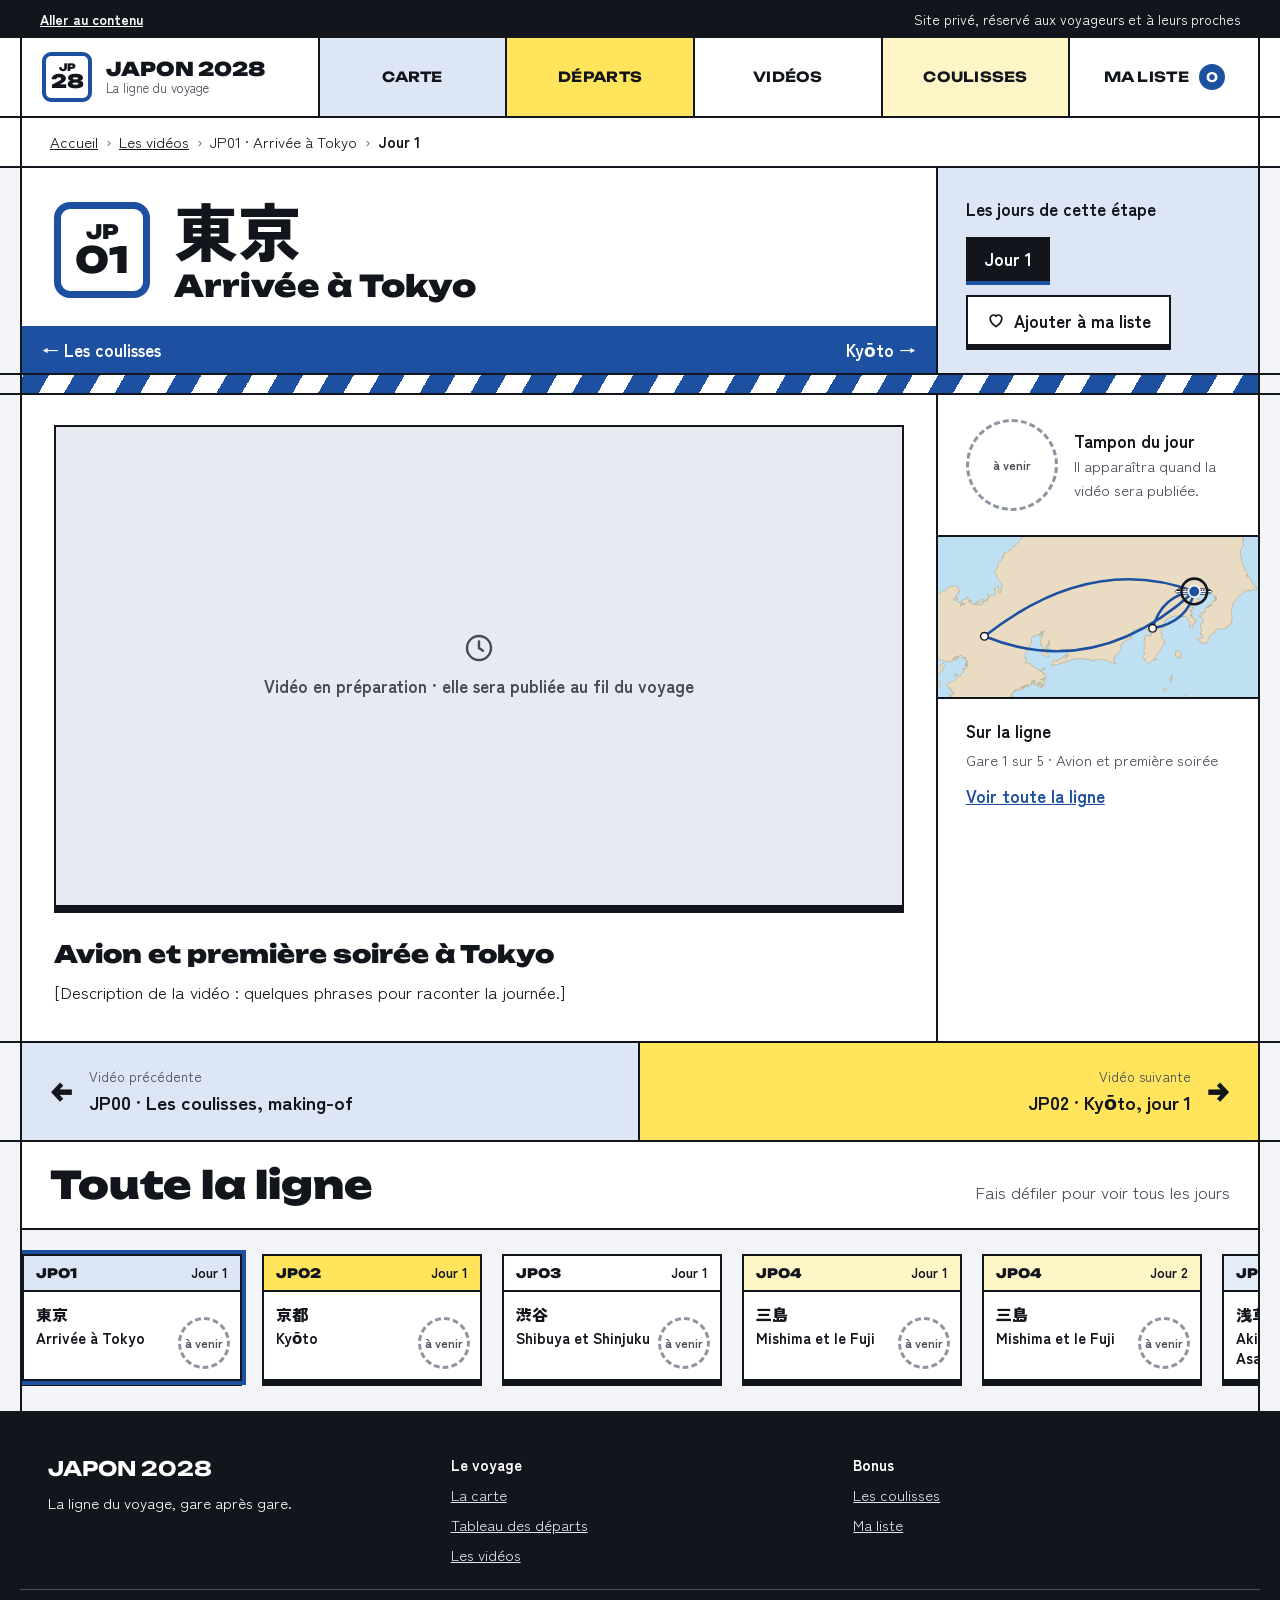
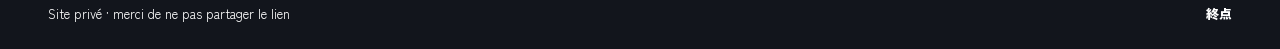
==== commit 61af321b: "v1.4 correctif visuels et de sécurité" ====
--- a/video.html
+++ b/video.html
@@ -9,7 +9,7 @@
 <link rel="preconnect" href="https://fonts.googleapis.com">
 <link rel="preconnect" href="https://fonts.gstatic.com" crossorigin>
 <link href="https://fonts.googleapis.com/css2?family=Unbounded:wght@700;900&family=Zen+Kaku+Gothic+New:wght@400;500;700;900&display=swap" rel="stylesheet">
-<link rel="stylesheet" href="assets/style.css">
+<link rel="stylesheet" href="assets/style.css?v=3">
 </head>
 <body data-page="video">
 <div id="entete"></div>
@@ -23,7 +23,7 @@
       <div class="gare-jours" id="gare-jours"></div>
     </div>
   </section>
-  <div class="rayures fine bloc" aria-hidden="true" style="border-left:0;border-right:0;border-top:0"></div>
+  <div class="bloc" aria-hidden="true"><div class="cadre"><div class="rayures fine" style="border:0"></div></div></div>
 
   <section class="video-bloc bloc">
     <div class="cadre">
@@ -51,8 +51,8 @@
 </main>
 
 <div id="pied"></div>
-<script src="assets/donnees.js"></script>
-<script src="assets/carte.js"></script>
-<script src="assets/site.js"></script>
+<script src="assets/donnees.js?v=3"></script>
+<script src="assets/carte.js?v=3"></script>
+<script src="assets/site.js?v=3"></script>
 </body>
 </html>
--- a/assets/style.css
+++ b/assets/style.css
@@ -81,8 +81,8 @@
 
 /* ===== Hero ===== */
 .hero .cadre { display: flex; flex-wrap: wrap; }
-.hero-gauche { flex: 1 1 280px; display: flex; flex-direction: column; border-right: var(--trait); }
-.hero-annee { background: var(--c2); padding: 20px 24px 12px; border-bottom: var(--trait); font-family: var(--titre); font-weight: 900; font-size: clamp(60px, 12vw, 84px); line-height: 1; }
+.hero-gauche { flex: 1 1 320px; display: flex; flex-direction: column; border-right: var(--trait); container-type: inline-size; }
+.hero-annee { background: var(--c2); padding: 20px 24px 12px; border-bottom: var(--trait); font-family: var(--titre); font-weight: 900; font-size: 64px; font-size: clamp(44px, 21cqi, 96px); line-height: 1; white-space: nowrap; }
 .hero-intro { flex: 1; background: var(--c1); padding: 22px 24px; display: flex; gap: 18px; }
 .hero-intro .vertical { writing-mode: vertical-rl; font-family: var(--kanji); font-weight: 900; font-size: 42px; line-height: 1; color: var(--ligne); }
 .hero-droite { flex: 999 1 560px; min-width: 0; background: var(--c3); padding: 32px 36px 36px; display: flex; flex-direction: column; gap: 22px; }
